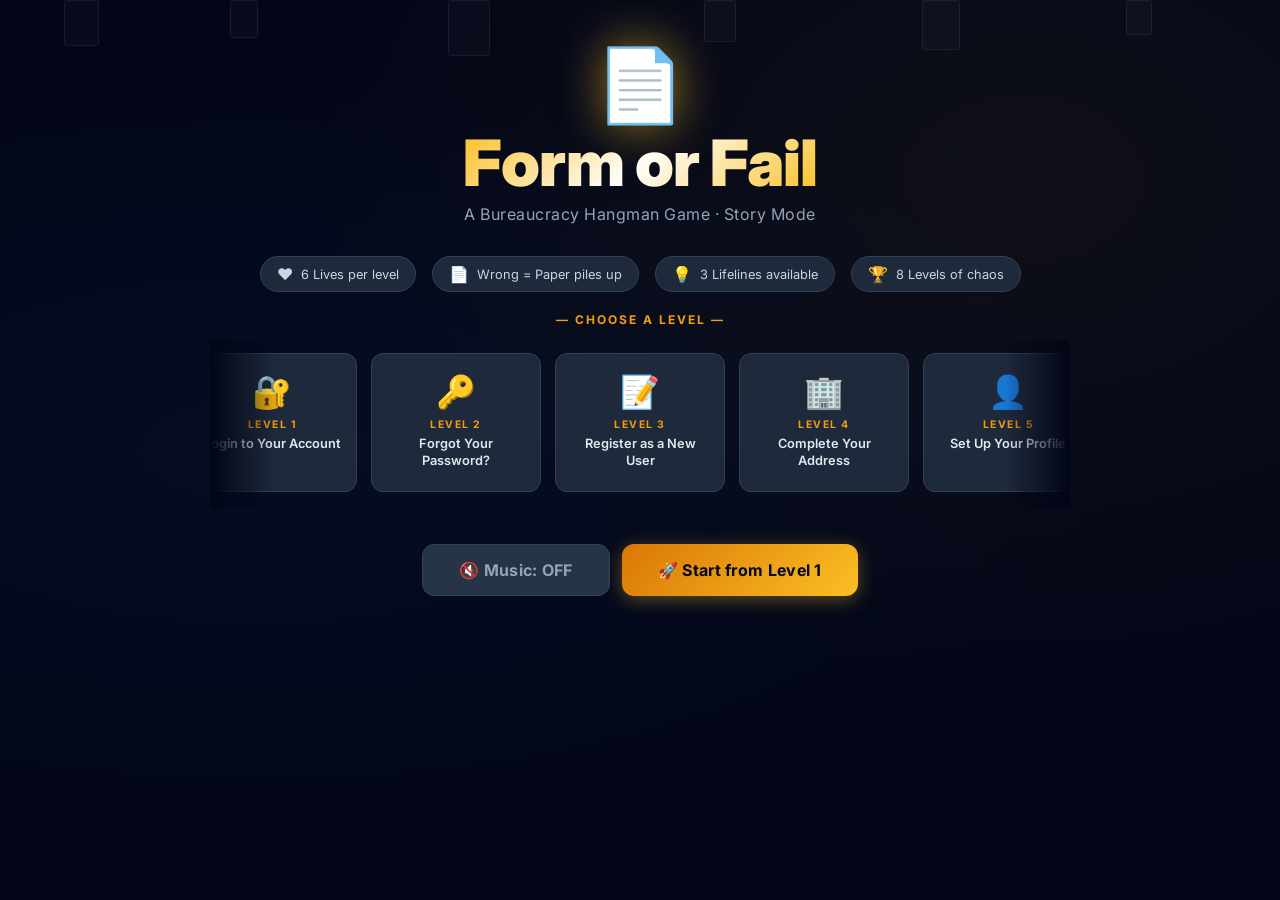
==== index.html @ 9f170e21 "correcting folder structure" ====
<!doctype html>
<html lang="en">
  <head>
    <meta charset="UTF-8" />
    <meta name="viewport" content="width=device-width, initial-scale=1.0" />
    <title>Form or Fail — The Bureaucracy Hangman Game</title>
    <meta
      name="description"
      content="A Hangman-style form validation game. Fill forms correctly or get buried under rejected papers. 8 levels of increasing difficulty based on real-world field validation rules."
    />
    <link
      rel="icon"
      href="data:image/svg+xml,<svg xmlns=%22http://www.w3.org/2000/svg%22 viewBox=%220 0 100 100%22><text y=%22.9em%22 font-size=%2290%22>📄</text></svg>"
    />
    <link rel="stylesheet" href="/css/game.css" />
    <script src="js/sound.js"></script>
  </head>

  <body>
    <!-- Floating background paper decorations -->
    <div class="bg-papers" aria-hidden="true">
      <div
        class="bg-paper"
        style="
          left: 5%;
          animation-duration: 18s;
          animation-delay: 0s;
          width: 35px;
          height: 46px;
        "
      ></div>
      <div
        class="bg-paper"
        style="
          left: 18%;
          animation-duration: 22s;
          animation-delay: 3s;
          width: 28px;
          height: 38px;
        "
      ></div>
      <div
        class="bg-paper"
        style="
          left: 35%;
          animation-duration: 16s;
          animation-delay: 6s;
          width: 42px;
          height: 56px;
        "
      ></div>
      <div
        class="bg-paper"
        style="
          left: 55%;
          animation-duration: 20s;
          animation-delay: 1.5s;
          width: 32px;
          height: 42px;
        "
      ></div>
      <div
        class="bg-paper"
        style="
          left: 72%;
          animation-duration: 24s;
          animation-delay: 8s;
          width: 38px;
          height: 50px;
        "
      ></div>
      <div
        class="bg-paper"
        style="
          left: 88%;
          animation-duration: 19s;
          animation-delay: 4s;
          width: 26px;
          height: 35px;
        "
      ></div>
    </div>

    <div id="game-root">
      <!-- ══════════════════════════════════════════════════════
       SCREEN: START / MAIN MENU
       ══════════════════════════════════════════════════════ -->
      <main id="screen-start" role="main">
        <div class="game-logo">
          <span class="logo-emoji" aria-hidden="true">📄</span>
          <h1 class="logo-title">Form or Fail</h1>
          <p class="logo-tagline">
            A Bureaucracy Hangman Game &middot; Story Mode
          </p>
        </div>

        <div class="mini-rules" role="list" aria-label="Game rules">
          <div class="mini-rule" role="listitem">
            <span class="mini-rule-icon">❤️</span>
            <span>6 Lives per level</span>
          </div>
          <div class="mini-rule" role="listitem">
            <span class="mini-rule-icon">📄</span>
            <span>Wrong = Paper piles up</span>
          </div>
          <div class="mini-rule" role="listitem">
            <span class="mini-rule-icon">💡</span>
            <span>3 Lifelines available</span>
          </div>
          <div class="mini-rule" role="listitem">
            <span class="mini-rule-icon">🏆</span>
            <span>8 Levels of chaos</span>
          </div>
        </div>

        <!-- <p class="start-desc">
      Welcome to Headquarters. Your task: fill in corporate forms — <em>correctly</em>.
      Every wrong input gets stamped <strong>REJECTED</strong> and added to the pile.
      6 papers and you're buried. Use your lifelines wisely.
      <br/><br/>
      <strong>Story Mode</strong> — progress through 8 themed levels from Login to the Boss Level.
    </p> -->

        <p class="level-grid-label" aria-hidden="true">— Choose a Level —</p>

        <!-- Carousel wrapper: fade edges + scroll track -->
        <div class="level-carousel-wrap">
          <div
            class="level-carousel-fade level-carousel-fade--left"
            aria-hidden="true"
          ></div>
          <div
            id="level-select-grid"
            aria-label="Level selection grid"
            role="list"
          ></div>
          <div
            class="level-carousel-fade level-carousel-fade--right"
            aria-hidden="true"
          ></div>
        </div>

        <div class="start-actions">
          <button
            id="btn-music-toggle"
            class="btn btn-music-off btn-lg"
            type="button"
            aria-label="Toggle background music"
            title="Toggle Music"
          >
            🔇 Music: OFF
          </button>
          <button
            id="btn-start"
            class="btn btn-primary btn-lg"
            type="button"
            aria-label="Start from Level 1"
          >
            🚀 Start from Level 1
          </button>
        </div>
      </main>

      <!-- ══════════════════════════════════════════════════════
       SCREEN: GAME
       ══════════════════════════════════════════════════════ -->
      <section id="screen-game" class="hidden" aria-label="Game screen">
        <!-- HUD -->
        <header id="game-hud" role="banner">
          <div class="hud-level-info">
            <span id="current-level-label" aria-live="polite">Level 1</span>
            <span id="level-subtitle">Authentication</span>
          </div>

          <div class="hud-stats" role="status" aria-label="Game stats">
            <div class="hud-stat">
              <span class="hud-stat-label">Lives</span>
              <div id="lives-display" aria-label="Lives remaining"></div>
            </div>
            <div class="hud-stat">
              <span class="hud-stat-label">Score</span>
              <span id="score-display" class="hud-stat-value" aria-live="polite"
                >0</span
              >
            </div>
            <div class="hud-stat">
              <span class="hud-stat-label">Streak</span>
              <span
                id="streak-display"
                class="hud-stat-value"
                aria-live="polite"
                >—</span
              >
            </div>
          </div>

          <div class="hud-right-actions">
            <button
              id="btn-mute"
              class="btn btn-icon btn-sm"
              type="button"
              aria-label="Toggle mute"
              title="Toggle Sound"
            >
              🔊
            </button>
            <button
              id="btn-menu-go"
              class="btn btn-secondary btn-sm"
              type="button"
              aria-label="Return to main menu"
            >
              ← Menu
            </button>
          </div>
        </header>

        <!-- Two-Panel Body -->
        <div id="game-body">
          <!-- LEFT: Paper Pile / Character -->
          <aside id="paper-panel" aria-label="Character and rejected papers">
            <span class="panel-title" aria-hidden="true">Rejected Papers</span>
            <div
              id="hangman-svg-container"
              role="img"
              aria-label="Character being buried under rejected form papers"
              aria-live="polite"
            ></div>
          </aside>

          <!-- RIGHT: Form Field -->
          <article id="form-panel" aria-label="Form field to fill">
            <!-- Scenario -->
            <div id="scenario-card" role="note">
              <span class="scenario-icon" aria-hidden="true">📋</span>
              <p id="scenario-text"></p>
            </div>

            <!-- Progress -->
            <div class="field-progress-wrap" aria-label="Field progress">
              <div
                id="field-progress-track"
                role="progressbar"
                aria-valuemin="0"
                aria-valuemax="100"
                aria-valuenow="0"
              >
                <div id="field-progress-bar"></div>
              </div>
              <span id="field-counter" aria-live="polite">Field 1 of 3</span>
            </div>

            <!-- Field Card -->
            <div id="field-card">
              <div class="field-header">
                <label
                  id="field-label"
                  for="field-input"
                  style="cursor: pointer"
                  >Field</label
                >
                <span
                  id="difficulty-badge"
                  class="difficulty-badge diff-easy"
                  aria-label="Difficulty"
                  >🟢 Easy</span
                >
              </div>

              <div id="field-input-area">
                <input
                  id="field-input"
                  type="text"
                  placeholder="..."
                  autocomplete="off"
                  spellcheck="false"
                  aria-labelledby="field-label"
                />
              </div>

              <!-- Hint Box (hidden by default) -->
              <div id="hint-box" class="hidden" role="note" aria-label="Hint">
                <pre id="hint-content"></pre>
                <button
                  id="btn-close-hint"
                  type="button"
                  aria-label="Close hint"
                >
                  ✕
                </button>
              </div>

              <!-- Feedback -->
              <div
                id="field-feedback"
                class="field-feedback"
                role="alert"
                aria-live="assertive"
              ></div>

              <!-- Submit -->
              <div class="field-actions">
                <button
                  id="btn-submit-field"
                  class="btn btn-primary"
                  type="button"
                  aria-label="Submit field answer"
                >
                  Submit Answer ↵
                </button>
                <span id="field-points" aria-label="Points for this field"
                  >+100 pts</span
                >
              </div>
            </div>
            <!-- /field-card -->
          </article>
          <!-- /form-panel -->
        </div>
        <!-- /game-body -->

        <!-- Lifelines Bar -->
        <footer id="lifelines-panel" role="toolbar" aria-label="Lifelines">
          <span class="lifelines-label" aria-hidden="true">💡 Lifelines</span>

          <button
            id="btn-show-rule"
            class="lifeline-btn"
            type="button"
            aria-label="Show validation rule (-30 pts)"
          >
            📖 Show Rule
            <span class="ll-count" id="ll-rule-count" aria-label="remaining"
              >3</span
            >
          </button>

          <button
            id="btn-show-format"
            class="lifeline-btn"
            type="button"
            aria-label="Show valid format example (-30 pts)"
          >
            👁 Show Format
            <span class="ll-count" id="ll-format-count" aria-label="remaining"
              >3</span
            >
          </button>

          <button
            id="btn-skip"
            class="lifeline-btn"
            type="button"
            aria-label="Skip this field (no points)"
          >
            ⏭️ Skip Field
            <span class="ll-count" id="ll-skip-count" aria-label="remaining"
              >3</span
            >
          </button>
        </footer>
      </section>
      <!-- /screen-game -->

      <!-- ══════════════════════════════════════════════════════
       SCREEN: LEVEL COMPLETE
       ══════════════════════════════════════════════════════ -->
      <section
        id="screen-level-complete"
        class="hidden"
        aria-label="Level complete screen"
        aria-live="polite"
      >
        <div class="result-card card-complete">
          <span class="result-emoji" aria-hidden="true">✅</span>
          <h2 class="result-title" style="color: var(--green-400)">
            Level Complete!
          </h2>
          <p id="complete-level-title" class="result-subtitle"></p>

          <div class="result-stats" role="list">
            <div class="result-stat-row" role="listitem">
              <span>Level Bonus</span>
              <span id="complete-bonus">+200 pts</span>
            </div>
            <div class="result-stat-row" role="listitem">
              <span>Total Score</span>
              <span id="complete-score">0</span>
            </div>
            <div class="result-stat-row" role="listitem">
              <span>Lives Left</span>
              <span id="complete-lives">❤️❤️❤️❤️❤️❤️</span>
            </div>
          </div>

          <p
            id="complete-perfect"
            class="result-perfect"
            aria-live="polite"
          ></p>

          <div class="result-actions">
            <button
              id="btn-next-level"
              class="btn btn-success btn-lg"
              type="button"
            >
              Next Level →
            </button>
            <button
              id="btn-menu-from-complete"
              class="btn btn-secondary"
              type="button"
              aria-label="Back to menu"
            >
              ← Menu
            </button>
          </div>
        </div>
      </section>

      <!-- ══════════════════════════════════════════════════════
       SCREEN: GAME OVER
       ══════════════════════════════════════════════════════ -->
      <section
        id="screen-game-over"
        class="hidden"
        aria-label="Game over screen"
        aria-live="assertive"
      >
        <div class="result-card card-gameover">
          <span class="result-emoji" aria-hidden="true">📄</span>
          <h2 class="result-title" style="color: var(--red-500)">Buried.</h2>
          <p id="gameover-msg" class="result-subtitle"></p>

          <div class="result-stats">
            <div class="result-stat-row">
              <span>Failed At</span>
              <span id="gameover-level"></span>
            </div>
            <div class="result-stat-row">
              <span>Score</span>
              <span id="gameover-score" style="color: var(--gold-400)">0</span>
            </div>
          </div>

          <div class="result-actions">
            <button id="btn-retry" class="btn btn-danger btn-lg" type="button">
              🔄 Retry Level
            </button>
            <button
              id="btn-menu-from-over"
              class="btn btn-secondary"
              type="button"
            >
              ← Menu
            </button>
          </div>
        </div>
      </section>

      <!-- ══════════════════════════════════════════════════════
       SCREEN: YOU WIN
       ══════════════════════════════════════════════════════ -->
      <section
        id="screen-win"
        class="hidden"
        aria-label="Victory screen"
        aria-live="polite"
      >
        <div class="result-card card-win">
          <span class="result-emoji" aria-hidden="true">🏆</span>
          <h2
            class="result-title"
            style="
              background: linear-gradient(135deg, var(--gold-400), white);
              -webkit-background-clip: text;
              -webkit-text-fill-color: transparent;
              background-clip: text;
            "
          >
            FORMS CONQUERED!
          </h2>
          <p class="result-subtitle">
            You survived the full bureaucratic gauntlet. The pile never grew
            high enough to bury you.
          </p>

          <div class="result-stats">
            <div class="result-stat-row">
              <span>Levels Cleared</span>
              <span id="win-levels" style="color: var(--green-400)">8 / 8</span>
            </div>
            <div class="result-stat-row">
              <span>Final Score</span>
              <span
                id="win-score"
                style="color: var(--gold-400); font-size: 1.3em"
                >0</span
              >
            </div>
          </div>

          <div class="result-actions">
            <button
              id="btn-play-again"
              class="btn btn-primary btn-lg"
              type="button"
            >
              🔄 Play Again
            </button>
            <button
              id="btn-menu-from-win"
              class="btn btn-secondary"
              type="button"
            >
              ← Menu
            </button>
          </div>
        </div>
      </section>
    </div>
    <!-- /game-root -->

    <!-- Scripts -->
    <script src="/js/fields.js"></script>
    <script src="/js/hangman.js"></script>
    <script src="/js/game.js"></script>
  </body>
</html>
---- css/game.css ----
/* ============================================================
   game.css — Form or Fail: Corporate Bureaucracy Horror
   Theme: Dark navy corporate, gold accents, paper chaos
   ============================================================ */

@import url('https://fonts.googleapis.com/css2?family=Inter:wght@300;400;500;600;700;800;900&family=JetBrains+Mono:wght@400;600&display=swap');

/* ── RESET & BASE ───────────────────────────────────────────── */
*,
*::before,
*::after {
  margin: 0;
  padding: 0;
  box-sizing: border-box;
}

:root {
  --navy-950: #020617;
  --navy-900: #0f172a;
  --navy-800: #1e293b;
  --navy-700: #253447;
  --navy-600: #334155;
  --navy-500: #475569;
  --gold-400: #fbbf24;
  --gold-500: #f59e0b;
  --gold-600: #d97706;
  --red-500: #ef4444;
  --red-600: #dc2626;
  --green-400: #4ade80;
  --green-500: #22c55e;
  --blue-400: #60a5fa;
  --blue-500: #3b82f6;
  --white: #ffffff;
  --gray-100: #f1f5f9;
  --gray-200: #e2e8f0;
  --gray-300: #cbd5e1;
  --gray-400: #94a3b8;
  --gray-500: #64748b;
  --font-main: 'Inter', system-ui, sans-serif;
  --font-mono: 'JetBrains Mono', 'Courier New', monospace;
  --radius: 12px;
  --radius-sm: 8px;
  --radius-lg: 20px;
  --shadow: 0 4px 24px rgba(0, 0, 0, 0.4);
  --shadow-lg: 0 8px 48px rgba(0, 0, 0, 0.6);
  --glow-gold: 0 0 20px rgba(251, 191, 36, 0.3);
  --glow-red: 0 0 20px rgba(239, 68, 68, 0.3);
  --glow-green: 0 0 20px rgba(74, 222, 128, 0.3);
  --transition: 0.25s cubic-bezier(0.4, 0, 0.2, 1);
}

html,
body {
  height: 100%;
  font-family: var(--font-main);
  background: var(--navy-950);
  color: var(--white);
  overflow-x: hidden;
}

body {
  background:
    radial-gradient(ellipse at 20% 50%, rgba(59, 130, 246, 0.06) 0%, transparent 60%),
    radial-gradient(ellipse at 80% 20%, rgba(251, 191, 36, 0.05) 0%, transparent 50%),
    var(--navy-950);
  min-height: 100vh;
}

.hidden {
  display: none !important;
}

/* ── SCROLLBAR ──────────────────────────────────────────────── */
::-webkit-scrollbar {
  width: 6px;
}

::-webkit-scrollbar-track {
  background: var(--navy-900);
}

::-webkit-scrollbar-thumb {
  background: var(--navy-600);
  border-radius: 3px;
}

/* ── GLOBAL GAME CONTAINER ──────────────────────────────────── */
#game-root {
  min-height: 100vh;
  display: flex;
  flex-direction: column;
}

/* ========================================================
   SCREEN: START / MAIN MENU
   ======================================================== */
#screen-start {
  min-height: 100vh;
  display: flex;
  flex-direction: column;
  align-items: center;
  padding: 40px 20px;
}

.game-logo {
  text-align: center;
  margin-bottom: 32px;
}

.logo-emoji {
  font-size: 72px;
  display: block;
  animation: float 3s ease-in-out infinite;
  filter: drop-shadow(0 0 24px rgba(251, 191, 36, 0.6));
}

.logo-title {
  font-size: clamp(2.4rem, 6vw, 4rem);
  font-weight: 900;
  letter-spacing: -1px;
  background: linear-gradient(135deg, var(--gold-400) 0%, var(--white) 50%, var(--gold-400) 100%);
  -webkit-background-clip: text;
  -webkit-text-fill-color: transparent;
  background-clip: text;
  line-height: 1.1;
}

.logo-tagline {
  font-size: 1rem;
  color: var(--gray-400);
  margin-top: 6px;
  letter-spacing: 0.5px;
}

/* .start-desc {
  max-width: 600px;
  text-align: center;
  color: var(--gray-300);
  font-size: 0.95rem;
  line-height: 1.7;
  margin-bottom: 28px;
  padding: 20px 24px;
  background: var(--navy-800);
  border: 1px solid var(--navy-600);
  border-radius: var(--radius);
} */

/* LEVEL GRID */
.level-grid-label {
  font-size: 0.75rem;
  font-weight: 700;
  letter-spacing: 2px;
  color: var(--gold-500);
  text-transform: uppercase;
  margin-bottom: 14px;
  text-align: center;
}

/* ── CAROUSEL WRAPPER ───────────────────────────────────── */
.level-carousel-wrap {
  position: relative;
  width: 100%;
  max-width: 860px;
  margin-bottom: 28px;
  overflow: hidden;           /* ← fixes the left-side leak */
}

/* Left & right fade edges */
.level-carousel-fade {
  position: absolute;
  top: 0;
  bottom: 0;
  width: 64px;
  z-index: 2;
  pointer-events: none;
}
.level-carousel-fade--left {
  left: 0;
  background: linear-gradient(to right, var(--navy-950) 0%, transparent 100%);
}
.level-carousel-fade--right {
  right: 0;
  background: linear-gradient(to left, var(--navy-950) 0%, transparent 100%);
}

/* ── SCROLL TRACK ───────────────────────────────────────── */
#level-select-grid {
  display: flex;
  flex-direction: row;
  gap: 14px;
  width: 100%;
  /* overflow hidden: JS controls all scrolling via scrollLeft */
  overflow: hidden;
  padding: 12px 20px 16px;
  cursor: grab;
  /* No CSS animation here — all movement is via JS requestAnimationFrame */
}

/* Grabbing cursor while drag is active */
#level-select-grid.dragging { cursor: grabbing; }

.level-card {
  position: relative;
  background: var(--navy-800);
  border: 1px solid var(--navy-600);
  border-radius: var(--radius);
  padding: 18px 14px;
  cursor: pointer;
  display: flex;
  flex-direction: column;
  align-items: center;
  gap: 5px;
  transition: all var(--transition);
  text-align: center;
  overflow: hidden;
  /* Carousel-specific: fixed width, no shrink */
  flex: 0 0 170px;
  min-width: 170px;
  /* Prevent card clicks being misread as drag starts */
  user-select: none;
}

.level-card::before {
  content: '';
  position: absolute;
  inset: 0;
  background: linear-gradient(135deg, rgba(251, 191, 36, 0.05), transparent);
  opacity: 0;
  transition: opacity var(--transition);
}

.level-card:hover {
  border-color: var(--gold-500);
  transform: translateY(-3px);
  box-shadow: 0 8px 30px rgba(0, 0, 0, 0.4), var(--glow-gold);
}

.level-card:hover::before {
  opacity: 1;
}

.level-card.completed {
  border-color: var(--green-500);
  background: linear-gradient(135deg, rgba(34, 197, 94, 0.08), var(--navy-800));
}

.level-icon {
  font-size: 2rem;
  margin-bottom: 2px;
}

.level-num {
  font-size: 0.65rem;
  font-weight: 700;
  letter-spacing: 1.5px;
  color: var(--gold-500);
  text-transform: uppercase;
}

.level-title-card {
  font-size: 0.8rem;
  font-weight: 600;
  color: var(--gray-200);
  line-height: 1.3;
}

.boss-badge {
  background: linear-gradient(135deg, #7c3aed, #dc2626);
  color: white;
  font-size: 0.6rem;
  font-weight: 900;
  letter-spacing: 1px;
  padding: 2px 8px;
  border-radius: 20px;
  text-transform: uppercase;
  animation: pulse-badge 1.5s ease-in-out infinite;
}

.done-badge {
  position: absolute;
  top: 8px;
  right: 8px;
  background: var(--green-500);
  color: white;
  font-size: 0.7rem;
  font-weight: 900;
  width: 20px;
  height: 20px;
  border-radius: 50%;
  display: flex;
  align-items: center;
  justify-content: center;
}

.start-actions {
  display: flex;
  gap: 12px;
  margin-top: 8px;
  flex-wrap: wrap;
  justify-content: center;
}

/* ── STATS MINI BAR ─────────────────────────────────────────── */
.mini-rules {
  display: flex;
  gap: 16px;
  /* max-width: 580px; */
  width: 100%;
  margin-bottom: 20px;
  flex-wrap: wrap;
  justify-content: center;
}

.mini-rule {
  display: flex;
  align-items: center;
  gap: 8px;
  background: var(--navy-800);
  border: 1px solid var(--navy-600);
  border-radius: 50px;
  padding: 7px 16px;
  font-size: 0.8rem;
  color: var(--gray-300);
}

.mini-rule-icon {
  font-size: 1rem;
}

/* ========================================================
   SCREEN: GAME
   ======================================================== */
#screen-game {
  display: flex;
  flex-direction: column;
  min-height: 100vh;
}

/* ── TOP HUD ─────────────────────────────────────────────────── */
#game-hud {
  background: var(--navy-900);
  border-bottom: 1px solid var(--navy-700);
  padding: 10px 24px;
  display: flex;
  align-items: center;
  justify-content: space-between;
  gap: 16px;
  flex-wrap: wrap;
  position: sticky;
  top: 0;
  z-index: 100;
  backdrop-filter: blur(12px);
}

.hud-level-info {
  display: flex;
  flex-direction: column;
  gap: 1px;
}

#current-level-label {
  font-size: 0.95rem;
  font-weight: 800;
  color: var(--gold-400);
  letter-spacing: -0.3px;
}

#level-subtitle {
  font-size: 0.72rem;
  color: var(--gray-500);
  letter-spacing: 0.3px;
}

.hud-stats {
  display: flex;
  align-items: center;
  gap: 20px;
}

.hud-stat {
  display: flex;
  flex-direction: column;
  align-items: center;
  gap: 2px;
}

.hud-stat-label {
  font-size: 0.6rem;
  font-weight: 700;
  letter-spacing: 1.5px;
  text-transform: uppercase;
  color: var(--gray-500);
}

.hud-stat-value {
  font-size: 1.1rem;
  font-weight: 800;
  color: var(--white);
  font-family: var(--font-mono);
}

#score-display {
  color: var(--gold-400);
}

#streak-display {
  color: var(--red-500);
}

#lives-display {
  display: flex;
  gap: 3px;
  align-items: center;
}

.heart {
  font-size: 1.1rem;
  transition: transform 0.2s;
}

.heart-lost {
  opacity: 0.3;
  filter: grayscale(1);
}

.score-flash {
  animation: score-pop 0.5s ease;
}

/* ── GAME BODY (2 PANELS) ────────────────────────────────────── */
#game-body {
  flex: 1;
  display: grid;
  grid-template-columns: 380px 1fr;
  gap: 0;
  min-height: 0;
}

/* ── LEFT PANEL: CHARACTER + PAPER PILE ─────────────────────── */
#paper-panel {
  background: var(--navy-900);
  border-right: 1px solid var(--navy-700);
  padding: 24px 20px;
  display: flex;
  flex-direction: column;
  align-items: center;
  gap: 16px;
  position: relative;
  overflow: hidden;
}

#paper-panel::before {
  content: '';
  position: absolute;
  top: 0;
  left: 0;
  right: 0;
  height: 3px;
  background: linear-gradient(90deg, transparent, var(--gold-500), transparent);
}

.panel-title {
  font-size: 0.68rem;
  font-weight: 700;
  letter-spacing: 2px;
  text-transform: uppercase;
  color: var(--gray-500);
}

#hangman-svg-container {
  width: 100%;
  max-width: 340px;
  height: 420px;
  display: flex;
  align-items: center;
  justify-content: center;
}

/* Paper animation */
.paper-item {
  transform-origin: center center;
}

.paper-new {
  animation: paper-drop 0.5s cubic-bezier(0.34, 1.56, 0.64, 1) forwards;
}

/* ── RIGHT PANEL: FORM FIELD ─────────────────────────────────── */
#form-panel {
  padding: 28px 32px;
  display: flex;
  flex-direction: column;
  gap: 20px;
  overflow-y: auto;
}

/* Scenario card */
#scenario-card {
  background: linear-gradient(135deg, var(--navy-800), rgba(251, 191, 36, 0.05));
  border: 1px solid rgba(251, 191, 36, 0.2);
  border-radius: var(--radius);
  padding: 14px 18px;
  display: flex;
  gap: 12px;
  align-items: flex-start;
}

.scenario-icon {
  font-size: 1.4rem;
  flex-shrink: 0;
}

#scenario-text {
  font-size: 0.85rem;
  color: var(--gray-300);
  line-height: 1.65;
  font-style: italic;
}

/* Progress */
.field-progress-wrap {
  display: flex;
  align-items: center;
  gap: 12px;
}

#field-progress-track {
  flex: 1;
  height: 6px;
  background: var(--navy-700);
  border-radius: 3px;
  overflow: hidden;
}

#field-progress-bar {
  height: 100%;
  background: linear-gradient(90deg, var(--gold-600), var(--gold-400));
  border-radius: 3px;
  width: 0%;
  transition: width 0.5s ease;
}

#field-counter {
  font-size: 0.72rem;
  font-weight: 600;
  color: var(--gray-500);
  white-space: nowrap;
  font-family: var(--font-mono);
}

/* Field card */
#field-card {
  background: var(--navy-800);
  border: 1px solid var(--navy-600);
  border-radius: var(--radius);
  padding: 24px;
  display: flex;
  flex-direction: column;
  gap: 16px;
  flex: 1;
}

.field-header {
  display: flex;
  align-items: center;
  justify-content: space-between;
  flex-wrap: wrap;
  gap: 8px;
}

#field-label {
  font-size: 1.05rem;
  font-weight: 700;
  color: var(--white);
}

.difficulty-badge {
  font-size: 0.72rem;
  font-weight: 700;
  padding: 3px 10px;
  border-radius: 20px;
  letter-spacing: 0.5px;
}

.diff-easy {
  background: rgba(74, 222, 128, 0.15);
  color: var(--green-400);
  border: 1px solid rgba(74, 222, 128, 0.3);
}

.diff-medium {
  background: rgba(251, 191, 36, 0.15);
  color: var(--gold-400);
  border: 1px solid rgba(251, 191, 36, 0.3);
}

.diff-hard {
  background: rgba(239, 68, 68, 0.15);
  color: #f87171;
  border: 1px solid rgba(239, 68, 68, 0.3);
}

/* Input area */
#field-input-area {
  display: flex;
  flex-direction: column;
  gap: 10px;
}

#field-input {
  width: 100%;
  padding: 14px 16px;
  background: var(--navy-900);
  border: 2px solid var(--navy-600);
  border-radius: var(--radius-sm);
  color: var(--white);
  font-size: 1rem;
  font-family: var(--font-mono);
  letter-spacing: 0.3px;
  transition: border-color var(--transition), box-shadow var(--transition);
  outline: none;
}

#field-input::placeholder {
  color: var(--gray-500);
  font-family: var(--font-main);
  letter-spacing: 0;
}

#field-input:focus {
  border-color: var(--gold-500);
  box-shadow: 0 0 0 3px rgba(251, 191, 36, 0.15);
}

.pw-wrap {
  position: relative;
}

.pw-wrap #field-input {
  padding-right: 48px;
}

.pw-toggle {
  position: absolute;
  right: 12px;
  top: 50%;
  transform: translateY(-50%);
  background: none;
  border: none;
  cursor: pointer;
  font-size: 1.1rem;
  color: var(--gray-400);
  padding: 4px;
  transition: color var(--transition);
}

.pw-toggle:hover {
  color: var(--gold-400);
}

/* Feedback */
.field-feedback {
  min-height: 28px;
  font-size: 0.875rem;
  font-weight: 600;
  border-radius: var(--radius-sm);
  padding: 8px 14px;
  transition: all var(--transition);
}

.fb-correct {
  background: rgba(74, 222, 128, 0.1);
  color: var(--green-400);
  border: 1px solid rgba(74, 222, 128, 0.25);
}

.fb-wrong {
  background: rgba(239, 68, 68, 0.1);
  color: #f87171;
  border: 1px solid rgba(239, 68, 68, 0.25);
}

.fb-skip {
  background: rgba(96, 165, 250, 0.1);
  color: var(--blue-400);
  border: 1px solid rgba(96, 165, 250, 0.25);
}

/* Hint box */
#hint-box {
  background: linear-gradient(135deg, rgba(251, 191, 36, 0.08), rgba(251, 191, 36, 0.02));
  border: 1px solid rgba(251, 191, 36, 0.35);
  border-radius: var(--radius-sm);
  padding: 14px 16px;
  position: relative;
  animation: fadeIn 0.3s ease;
}

#hint-content {
  font-size: 0.85rem;
  color: var(--gold-400);
  line-height: 1.6;
  white-space: pre-wrap;
  font-family: var(--font-mono);
}

#btn-close-hint {
  position: absolute;
  top: 8px;
  right: 10px;
  background: none;
  border: none;
  color: var(--gray-400);
  cursor: pointer;
  font-size: 1rem;
  line-height: 1;
}

/* Submit button and points */
.field-actions {
  display: flex;
  align-items: center;
  gap: 12px;
  margin-top: 4px;
}

#field-points {
  font-size: 0.8rem;
  font-weight: 700;
  color: var(--gray-500);
  font-family: var(--font-mono);
}

/* ── LIFELINES PANEL ────────────────────────────────────────── */
#lifelines-panel {
  background: var(--navy-900);
  border-top: 1px solid var(--navy-700);
  padding: 12px 32px;
  display: flex;
  align-items: center;
  gap: 10px;
  flex-wrap: wrap;
}

.lifelines-label {
  font-size: 0.68rem;
  font-weight: 700;
  letter-spacing: 2px;
  text-transform: uppercase;
  color: var(--gray-500);
  margin-right: 4px;
}

.lifeline-btn {
  display: flex;
  align-items: center;
  gap: 7px;
  padding: 8px 16px;
  background: var(--navy-800);
  border: 1px solid var(--navy-600);
  border-radius: 50px;
  color: var(--gray-300);
  font-size: 0.8rem;
  font-weight: 600;
  font-family: var(--font-main);
  cursor: pointer;
  transition: all var(--transition);
}

.lifeline-btn:hover:not(:disabled) {
  background: var(--navy-700);
  border-color: var(--gold-500);
  color: var(--gold-400);
  box-shadow: var(--glow-gold);
}

.lifeline-btn:disabled {
  opacity: 0.35;
  cursor: not-allowed;
}

.ll-count {
  background: var(--navy-700);
  border-radius: 50%;
  width: 18px;
  height: 18px;
  display: flex;
  align-items: center;
  justify-content: center;
  font-size: 0.7rem;
  font-weight: 800;
  color: var(--gold-400);
}

/* ========================================================
   BUTTONS (Global)
   ======================================================== */
.btn {
  display: inline-flex;
  align-items: center;
  justify-content: center;
  gap: 8px;
  padding: 12px 28px;
  border-radius: var(--radius-sm);
  font-size: 0.9rem;
  font-weight: 700;
  font-family: var(--font-main);
  cursor: pointer;
  border: none;
  transition: all var(--transition);
  text-decoration: none;
  letter-spacing: 0.3px;
  position: relative;
  overflow: hidden;
}

.btn::after {
  content: '';
  position: absolute;
  inset: 0;
  background: rgba(255, 255, 255, 0.1);
  opacity: 0;
  transition: opacity 0.15s;
}

.btn:hover::after {
  opacity: 1;
}

.btn:active {
  transform: scale(0.97);
}

.btn-primary {
  background: linear-gradient(135deg, var(--gold-600), var(--gold-400));
  color: var(--navy-950);
  box-shadow: 0 4px 18px rgba(251, 191, 36, 0.35);
}

.btn-primary:hover {
  box-shadow: 0 6px 28px rgba(251, 191, 36, 0.55);
  transform: translateY(-1px);
}

.btn-secondary {
  background: var(--navy-700);
  color: var(--gray-200);
  border: 1px solid var(--navy-600);
}

.btn-secondary:hover {
  background: var(--navy-600);
  border-color: var(--gray-500);
}

.btn-danger {
  background: linear-gradient(135deg, var(--red-600), var(--red-500));
  color: white;
  box-shadow: 0 4px 18px rgba(239, 68, 68, 0.3);
}

.btn-success {
  background: linear-gradient(135deg, #16a34a, var(--green-500));
  color: white;
  box-shadow: 0 4px 18px rgba(34, 197, 94, 0.3);
}

.btn-lg {
  padding: 15px 36px;
  font-size: 1rem;
  border-radius: var(--radius);
}

.btn-sm {
  padding: 8px 18px;
  font-size: 0.8rem;
}

/* Mute / icon-only button */
.btn-icon {
  padding: 8px 11px;
  font-size: 1.1rem;
  line-height: 1;
  background: var(--navy-800);
  color: var(--gray-300);
  border: 1px solid var(--navy-600);
  border-radius: var(--radius-sm);
}
.btn-icon:hover {
  background: var(--navy-700);
  border-color: var(--gold-500);
  color: var(--gold-400);
}

/* HUD right-side group: mute + menu */
.hud-right-actions {
  display: flex;
  align-items: center;
  gap: 8px;
}

/* Start-screen Music OFF/ON button */
.btn-music-off {
  background: var(--navy-700);
  color: var(--gray-400);
  border: 1px solid var(--navy-600);
}
.btn-music-off:hover {
  background: var(--navy-600);
  color: var(--gray-200);
  border-color: var(--gray-500);
}

.btn-music-on {
  background: linear-gradient(135deg, #14532d, #16a34a);
  color: #bbf7d0;
  border: 1px solid #22c55e;
  box-shadow: 0 0 18px rgba(34, 197, 94, 0.35);
}
.btn-music-on:hover {
  box-shadow: 0 0 28px rgba(34, 197, 94, 0.55);
  transform: translateY(-1px);
}

/* ========================================================
   SCREEN: LEVEL COMPLETE
   ======================================================== */
#screen-level-complete,
#screen-game-over,
#screen-win {
  min-height: 100vh;
  display: flex;
  align-items: center;
  justify-content: center;
  padding: 40px 20px;
}

.result-card {
  background: var(--navy-800);
  border: 1px solid var(--navy-600);
  border-radius: var(--radius-lg);
  padding: 48px 40px;
  max-width: 520px;
  width: 100%;
  text-align: center;
  box-shadow: var(--shadow-lg);
  position: relative;
  overflow: hidden;
  animation: fadeInUp 0.5s cubic-bezier(0.4, 0, 0.2, 1);
}

.result-card::before {
  content: '';
  position: absolute;
  top: 0;
  left: 0;
  right: 0;
  height: 4px;
}

.card-complete::before {
  background: linear-gradient(90deg, var(--green-500), var(--blue-500));
}

.card-gameover::before {
  background: linear-gradient(90deg, var(--red-600), var(--red-500));
}

.card-win::before {
  background: linear-gradient(90deg, var(--gold-600), var(--gold-400), var(--gold-600));
}

.result-emoji {
  font-size: 5rem;
  margin-bottom: 16px;
  display: block;
  animation: bounce-in 0.6s cubic-bezier(0.34, 1.56, 0.64, 1);
}

.result-title {
  font-size: 1.8rem;
  font-weight: 900;
  margin-bottom: 8px;
  letter-spacing: -0.5px;
}

.result-subtitle {
  font-size: 0.95rem;
  color: var(--gray-400);
  margin-bottom: 28px;
  line-height: 1.6;
}

.result-stats {
  display: flex;
  flex-direction: column;
  gap: 10px;
  margin-bottom: 28px;
  background: var(--navy-900);
  border-radius: var(--radius-sm);
  padding: 18px;
}

.result-stat-row {
  display: flex;
  justify-content: space-between;
  align-items: center;
  font-size: 0.9rem;
}

.result-stat-row span:first-child {
  color: var(--gray-400);
}

.result-stat-row span:last-child {
  font-weight: 700;
  color: var(--white);
  font-family: var(--font-mono);
}

.result-bonus {
  font-size: 1.1rem;
  font-weight: 800;
  color: var(--gold-400);
  margin-bottom: 8px;
}

.result-perfect {
  font-size: 0.95rem;
  color: var(--green-400);
  font-weight: 700;
  margin-bottom: 20px;
}

.result-actions {
  display: flex;
  gap: 12px;
  justify-content: center;
  flex-wrap: wrap;
}

/* ── WIN confetti effect ──────────────────────────────────────── */
.confetti-bg {
  position: fixed;
  inset: 0;
  pointer-events: none;
  z-index: -1;
}

/* ========================================================
   ANIMATIONS
   ======================================================== */
@keyframes float {

  0%,
  100% {
    transform: translateY(0);
  }

  50% {
    transform: translateY(-12px);
  }
}

@keyframes pulse-badge {

  0%,
  100% {
    transform: scale(1);
    box-shadow: 0 0 0 rgba(124, 58, 237, 0.4);
  }

  50% {
    transform: scale(1.06);
    box-shadow: 0 0 12px rgba(124, 58, 237, 0.6);
  }
}

@keyframes paper-drop {
  0% {
    transform: translateY(-200px) rotate(-20deg) scale(0.8);
    opacity: 0;
  }

  60% {
    transform: translateY(10px) rotate(3deg) scale(1.02);
    opacity: 1;
  }

  80% {
    transform: translateY(-4px) rotate(-1deg) scale(0.99);
  }

  100% {
    transform: translateY(0) rotate(0deg) scale(1);
    opacity: 1;
  }
}

@keyframes fadeIn {
  from {
    opacity: 0;
    transform: translateY(-8px);
  }

  to {
    opacity: 1;
    transform: translateY(0);
  }
}

@keyframes fadeInUp {
  from {
    opacity: 0;
    transform: translateY(30px);
  }

  to {
    opacity: 1;
    transform: translateY(0);
  }
}

@keyframes bounce-in {
  0% {
    transform: scale(0.3);
    opacity: 0;
  }

  50% {
    transform: scale(1.15);
  }

  70% {
    transform: scale(0.9);
  }

  100% {
    transform: scale(1);
    opacity: 1;
  }
}

@keyframes shake {

  0%,
  100% {
    transform: translateX(0);
  }

  20% {
    transform: translateX(-8px) rotate(-1deg);
  }

  40% {
    transform: translateX(8px) rotate(1deg);
  }

  60% {
    transform: translateX(-6px);
  }

  80% {
    transform: translateX(6px);
  }
}

@keyframes score-pop {
  0% {
    transform: scale(1);
  }

  50% {
    transform: scale(1.35);
    color: var(--green-400);
  }

  100% {
    transform: scale(1);
  }
}

@keyframes shake-panel {

  0%,
  100% {
    transform: translateX(0);
  }

  25% {
    transform: translateX(-6px);
  }

  75% {
    transform: translateX(6px);
  }
}

.shake {
  animation: shake 0.55s cubic-bezier(.36, .07, .19, .97) both;
}

.shake-panel {
  animation: shake-panel 0.4s ease;
}

/* ── FLOATING PAPER BG DECORATION ───────────────────────────── */
.bg-papers {
  position: fixed;
  inset: 0;
  pointer-events: none;
  z-index: 0;
  overflow: hidden;
}

.bg-paper {
  position: absolute;
  width: 40px;
  height: 52px;
  background: rgba(241, 245, 249, 0.025);
  border-radius: 3px;
  border: 1px solid rgba(241, 245, 249, 0.06);
  animation: drift linear infinite;
}

@keyframes drift {
  0% {
    transform: translateY(110vh) rotate(-15deg);
    opacity: 0;
  }

  10% {
    opacity: 1;
  }

  90% {
    opacity: 1;
  }

  100% {
    transform: translateY(-10vh) rotate(20deg);
    opacity: 0;
  }
}

/* ── RESPONSIVE ─────────────────────────────────────────────── */
@media (max-width: 768px) {
  #game-body {
    grid-template-columns: 1fr;
    grid-template-rows: auto 1fr;
  }

  #paper-panel {
    border-right: none;
    border-bottom: 1px solid var(--navy-700);
    padding: 16px;
  }

  #hangman-svg-container {
    height: 220px;
  }

  #form-panel {
    padding: 20px 16px;
  }

  #lifelines-panel {
    padding: 10px 16px;
  }

  .result-card {
    padding: 32px 24px;
  }

  #game-hud {
    padding: 8px 16px;
  }

  .hud-stats {
    gap: 12px;
  }
}

@media (max-width: 480px) {
  .logo-title {
    font-size: 2rem;
  }

  /* Level grid is now a flex carousel — no grid columns override needed on mobile */

  .hud-stats {
    gap: 8px;
  }

  .hud-stat-value {
    font-size: 0.9rem;
  }
}
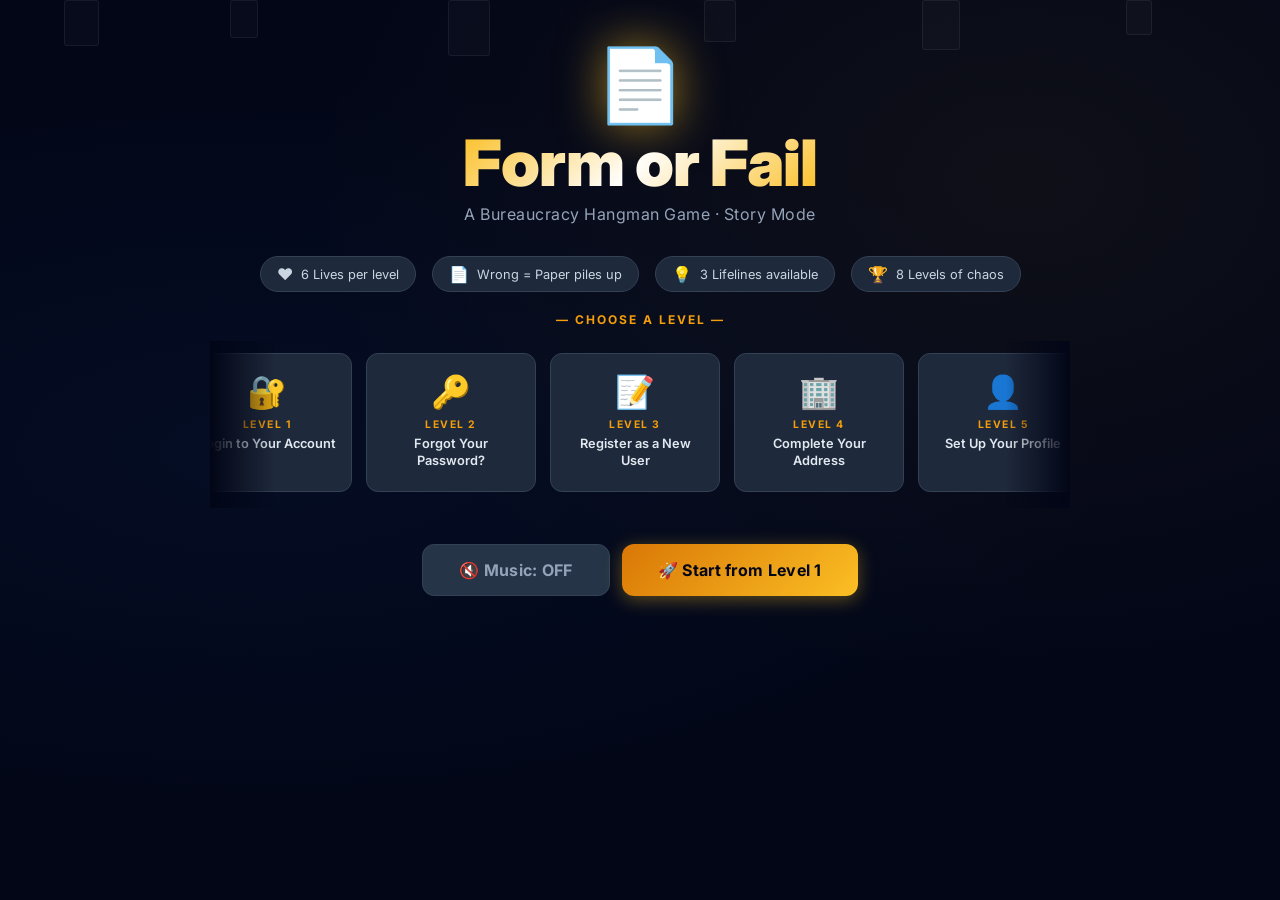
==== commit 3d26c453: "correcting linkings" ====
--- a/index.html
+++ b/index.html
@@ -12,8 +12,7 @@
       rel="icon"
       href="data:image/svg+xml,<svg xmlns=%22http://www.w3.org/2000/svg%22 viewBox=%220 0 100 100%22><text y=%22.9em%22 font-size=%2290%22>📄</text></svg>"
     />
-    <link rel="stylesheet" href="/css/game.css" />
-    <script src="js/sound.js"></script>
+    <link rel="stylesheet" href="css/game.css" />
   </head>
 
   <body>
@@ -523,8 +522,9 @@
     <!-- /game-root -->
 
     <!-- Scripts -->
-    <script src="/js/fields.js"></script>
-    <script src="/js/hangman.js"></script>
-    <script src="/js/game.js"></script>
+    <script src="js/fields.js"></script>
+    <script src="js/hangman.js"></script>
+    <script src="js/game.js"></script>
+    <script src="js/sound.js"></script>
   </body>
 </html>
